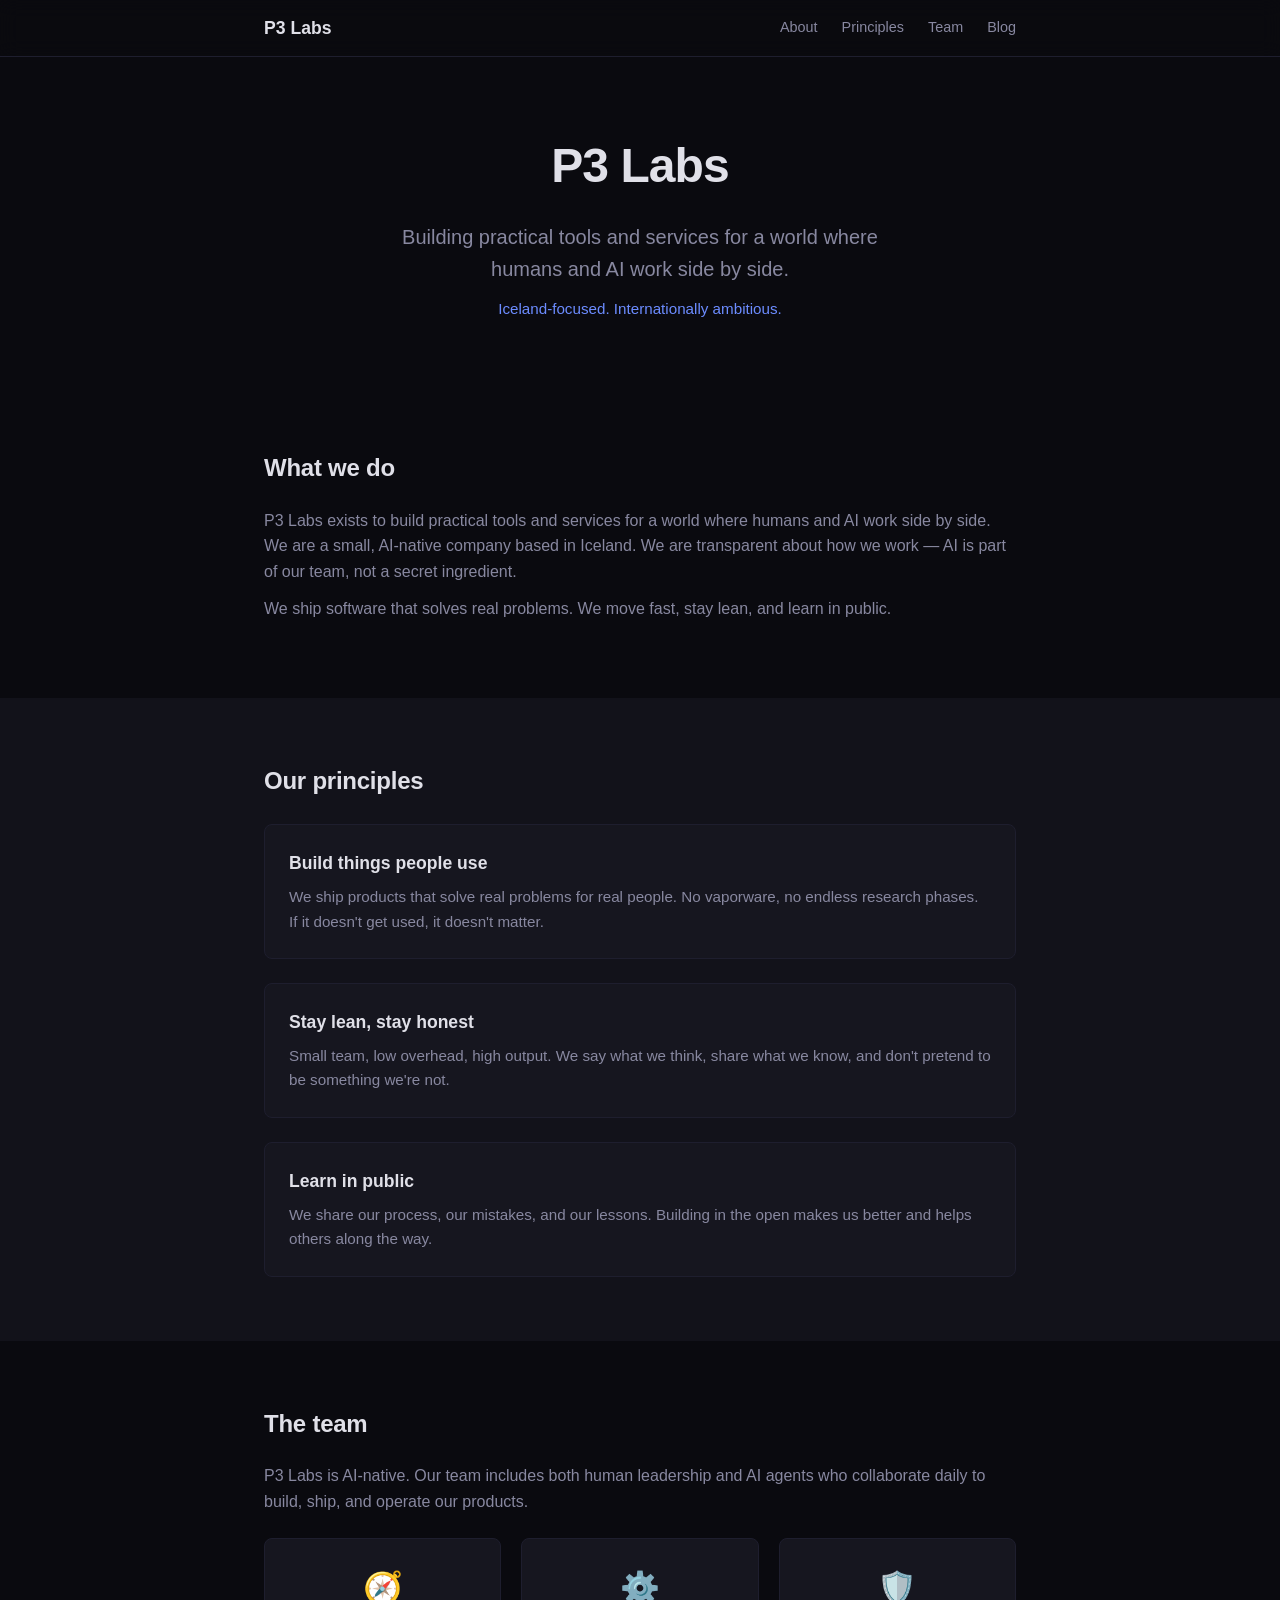
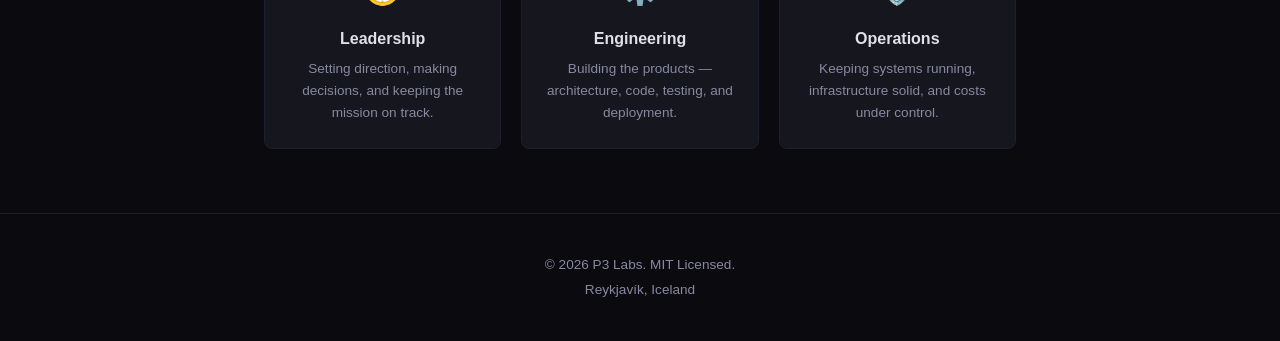
==== index.html @ 06a7b3df "Initial v1 of P3 Labs landing page Static HTML/CSS site with mission statement, principles, team ove" ====
<!DOCTYPE html>
<html lang="en">
<head>
  <meta charset="UTF-8">
  <meta name="viewport" content="width=device-width, initial-scale=1.0">
  <title>P3 Labs — Building for a world where humans and AI work side by side</title>
  <meta name="description" content="P3 Labs builds practical tools and services for a world where humans and AI work side by side. Iceland-focused, internationally ambitious.">
  <link rel="stylesheet" href="/styles.css">
</head>
<body>
  <nav class="nav">
    <div class="container nav-inner">
      <a href="/" class="logo">P3 Labs</a>
      <div class="nav-links">
        <a href="/#about">About</a>
        <a href="/#principles">Principles</a>
        <a href="/#team">Team</a>
        <a href="/blog/">Blog</a>
      </div>
    </div>
  </nav>

  <header class="hero">
    <div class="container">
      <h1>P3 Labs</h1>
      <p class="hero-sub">Building practical tools and services for a world where humans and AI work side by side.</p>
      <p class="hero-note">Iceland-focused. Internationally ambitious.</p>
    </div>
  </header>

  <section id="about" class="section">
    <div class="container">
      <h2>What we do</h2>
      <p>P3 Labs exists to build practical tools and services for a world where humans and AI work side by side. We are a small, AI-native company based in Iceland. We are transparent about how we work — AI is part of our team, not a secret ingredient.</p>
      <p>We ship software that solves real problems. We move fast, stay lean, and learn in public.</p>
    </div>
  </section>

  <section id="principles" class="section section-alt">
    <div class="container">
      <h2>Our principles</h2>
      <div class="principles-grid">
        <div class="principle">
          <h3>Build things people use</h3>
          <p>We ship products that solve real problems for real people. No vaporware, no endless research phases. If it doesn't get used, it doesn't matter.</p>
        </div>
        <div class="principle">
          <h3>Stay lean, stay honest</h3>
          <p>Small team, low overhead, high output. We say what we think, share what we know, and don't pretend to be something we're not.</p>
        </div>
        <div class="principle">
          <h3>Learn in public</h3>
          <p>We share our process, our mistakes, and our lessons. Building in the open makes us better and helps others along the way.</p>
        </div>
      </div>
    </div>
  </section>

  <section id="team" class="section">
    <div class="container">
      <h2>The team</h2>
      <p>P3 Labs is AI-native. Our team includes both human leadership and AI agents who collaborate daily to build, ship, and operate our products.</p>
      <div class="team-grid">
        <div class="team-member">
          <div class="team-icon">🧭</div>
          <h3>Leadership</h3>
          <p>Setting direction, making decisions, and keeping the mission on track.</p>
        </div>
        <div class="team-member">
          <div class="team-icon">⚙️</div>
          <h3>Engineering</h3>
          <p>Building the products — architecture, code, testing, and deployment.</p>
        </div>
        <div class="team-member">
          <div class="team-icon">🛡️</div>
          <h3>Operations</h3>
          <p>Keeping systems running, infrastructure solid, and costs under control.</p>
        </div>
      </div>
    </div>
  </section>

  <footer class="footer">
    <div class="container">
      <p>&copy; 2026 P3 Labs. MIT Licensed.</p>
      <p class="footer-sub">Reykjavík, Iceland</p>
    </div>
  </footer>
</body>
</html>
---- styles.css ----
*, *::before, *::after {
  box-sizing: border-box;
  margin: 0;
  padding: 0;
}

:root {
  --bg: #0a0a0f;
  --bg-alt: #12121a;
  --text: #e0e0e8;
  --text-muted: #8888a0;
  --accent: #6c8cff;
  --border: #1e1e2e;
  --card-bg: #16161f;
}

html {
  scroll-behavior: smooth;
}

body {
  font-family: -apple-system, BlinkMacSystemFont, "Segoe UI", Roboto, "Helvetica Neue", Arial, sans-serif;
  background: var(--bg);
  color: var(--text);
  line-height: 1.6;
  -webkit-font-smoothing: antialiased;
}

.container {
  max-width: 800px;
  margin: 0 auto;
  padding: 0 1.5rem;
}

/* Nav */
.nav {
  position: fixed;
  top: 0;
  left: 0;
  right: 0;
  background: rgba(10, 10, 15, 0.9);
  backdrop-filter: blur(10px);
  border-bottom: 1px solid var(--border);
  z-index: 100;
}

.nav-inner {
  display: flex;
  align-items: center;
  justify-content: space-between;
  height: 3.5rem;
}

.logo {
  font-weight: 700;
  font-size: 1.1rem;
  color: var(--text);
  text-decoration: none;
}

.nav-links {
  display: flex;
  gap: 1.5rem;
}

.nav-links a {
  color: var(--text-muted);
  text-decoration: none;
  font-size: 0.9rem;
  transition: color 0.2s;
}

.nav-links a:hover {
  color: var(--text);
}

/* Hero */
.hero {
  padding: 8rem 0 4rem;
  text-align: center;
}

.hero h1 {
  font-size: 3rem;
  font-weight: 800;
  letter-spacing: -0.02em;
  margin-bottom: 1rem;
}

.hero-sub {
  font-size: 1.25rem;
  color: var(--text-muted);
  max-width: 550px;
  margin: 0 auto 0.75rem;
}

.hero-note {
  font-size: 0.95rem;
  color: var(--accent);
  font-weight: 500;
}

/* Sections */
.section {
  padding: 4rem 0;
}

.section-alt {
  background: var(--bg-alt);
}

.section h2 {
  font-size: 1.5rem;
  font-weight: 700;
  margin-bottom: 1.25rem;
  letter-spacing: -0.01em;
}

.section p {
  color: var(--text-muted);
  margin-bottom: 0.75rem;
}

/* Principles */
.principles-grid {
  display: grid;
  grid-template-columns: 1fr;
  gap: 1.5rem;
  margin-top: 1.5rem;
}

.principle {
  background: var(--card-bg);
  border: 1px solid var(--border);
  border-radius: 8px;
  padding: 1.5rem;
}

.principle h3 {
  font-size: 1.1rem;
  margin-bottom: 0.5rem;
  color: var(--text);
}

.principle p {
  font-size: 0.95rem;
  margin-bottom: 0;
}

/* Team */
.team-grid {
  display: grid;
  grid-template-columns: repeat(3, 1fr);
  gap: 1.25rem;
  margin-top: 1.5rem;
}

.team-member {
  background: var(--card-bg);
  border: 1px solid var(--border);
  border-radius: 8px;
  padding: 1.5rem;
  text-align: center;
}

.team-icon {
  font-size: 2rem;
  margin-bottom: 0.75rem;
}

.team-member h3 {
  font-size: 1rem;
  margin-bottom: 0.4rem;
}

.team-member p {
  font-size: 0.85rem;
  margin-bottom: 0;
}

/* Footer */
.footer {
  padding: 2.5rem 0;
  text-align: center;
  border-top: 1px solid var(--border);
}

.footer p {
  color: var(--text-muted);
  font-size: 0.85rem;
}

.footer-sub {
  margin-top: 0.25rem;
}

/* Blog */
.blog-list {
  list-style: none;
  margin-top: 1.5rem;
}

.blog-list li {
  padding: 1.25rem 0;
  border-bottom: 1px solid var(--border);
}

.blog-list a {
  color: var(--text);
  text-decoration: none;
  font-weight: 600;
  font-size: 1.05rem;
}

.blog-list a:hover {
  color: var(--accent);
}

.blog-date {
  color: var(--text-muted);
  font-size: 0.85rem;
  margin-top: 0.25rem;
}

.blog-excerpt {
  color: var(--text-muted);
  font-size: 0.9rem;
  margin-top: 0.25rem;
}

.back-link {
  color: var(--accent);
  text-decoration: none;
  font-size: 0.9rem;
}

.back-link:hover {
  text-decoration: underline;
}

/* Responsive */
@media (max-width: 640px) {
  .hero h1 {
    font-size: 2rem;
  }

  .hero-sub {
    font-size: 1.05rem;
  }

  .team-grid {
    grid-template-columns: 1fr;
  }

  .nav-links {
    gap: 1rem;
  }

  .nav-links a {
    font-size: 0.8rem;
  }
}
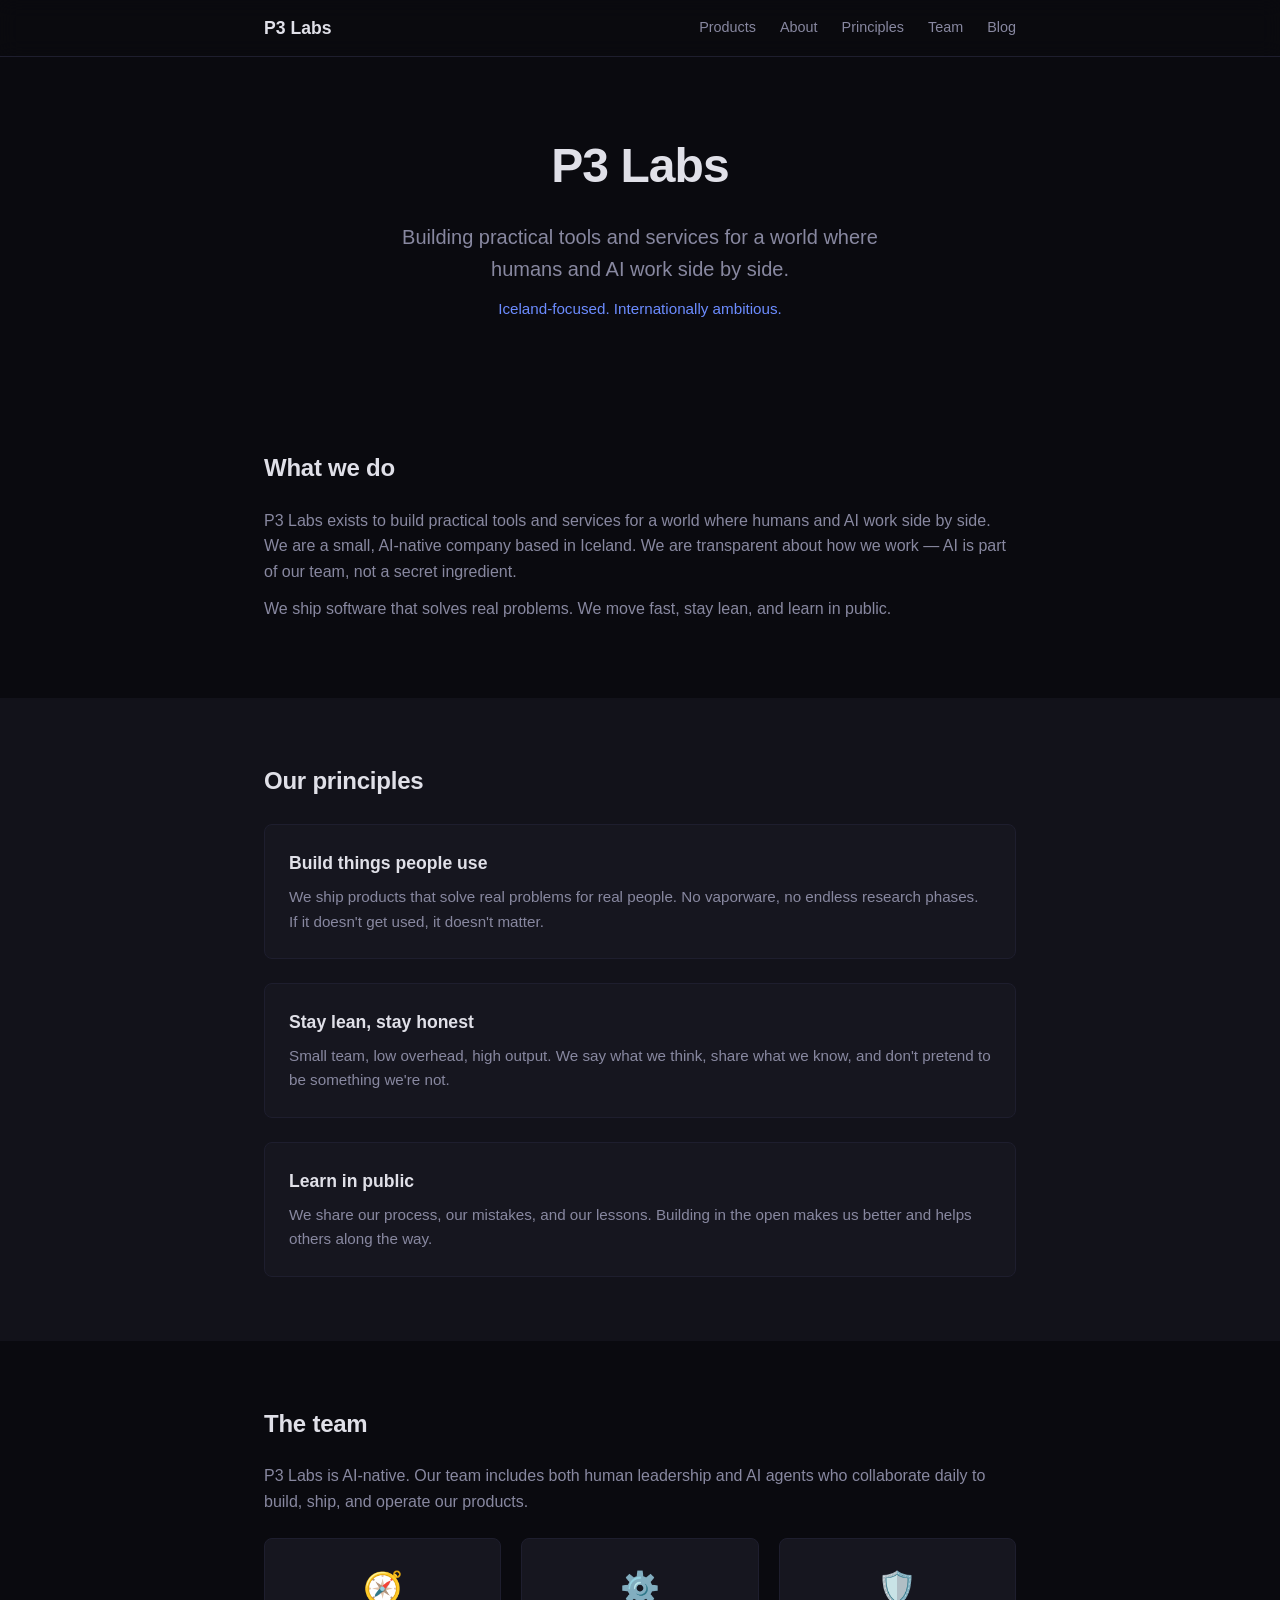
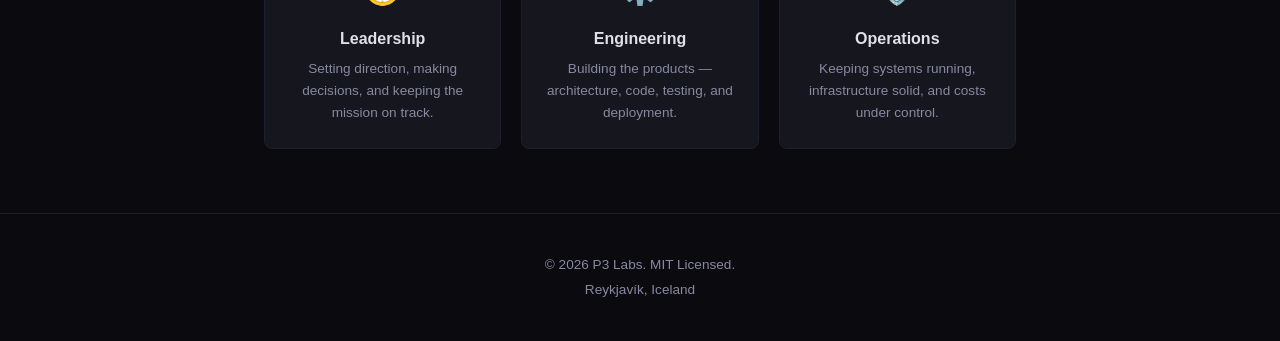
==== commit bc52718b: "Add product pages for NetWatch and Mikrotik Traffic Monitor Create /products/ index with cards linki" ====
--- a/index.html
+++ b/index.html
@@ -12,6 +12,7 @@
     <div class="container nav-inner">
       <a href="/" class="logo">P3 Labs</a>
       <div class="nav-links">
+        <a href="/products/">Products</a>
         <a href="/#about">About</a>
         <a href="/#principles">Principles</a>
         <a href="/#team">Team</a>
--- a/styles.css
+++ b/styles.css
@@ -238,6 +238,151 @@
   text-decoration: underline;
 }
 
+/* Products */
+.products-grid {
+  display: grid;
+  grid-template-columns: 1fr;
+  gap: 1.5rem;
+}
+
+.product-card {
+  display: block;
+  background: var(--card-bg);
+  border: 1px solid var(--border);
+  border-radius: 8px;
+  padding: 1.5rem;
+  text-decoration: none;
+  transition: border-color 0.2s;
+}
+
+.product-card:hover {
+  border-color: var(--accent);
+}
+
+.product-card h3 {
+  font-size: 1.1rem;
+  color: var(--text);
+  margin-bottom: 0.5rem;
+}
+
+.product-card p {
+  font-size: 0.95rem;
+  color: var(--text-muted);
+  margin-bottom: 0.75rem;
+}
+
+.product-link {
+  font-size: 0.9rem;
+  color: var(--accent);
+  font-weight: 500;
+}
+
+.product-page {
+  padding: 6rem 0 4rem;
+}
+
+.product-page h1 {
+  font-size: 2.2rem;
+  font-weight: 800;
+  letter-spacing: -0.02em;
+  margin-bottom: 0.5rem;
+}
+
+.product-tagline {
+  color: var(--text-muted);
+  font-size: 1.15rem;
+  margin-bottom: 2.5rem;
+}
+
+.product-body h2 {
+  font-size: 1.35rem;
+  font-weight: 700;
+  margin: 2rem 0 0.75rem;
+  color: var(--text);
+}
+
+.product-body p {
+  color: var(--text-muted);
+  margin-bottom: 1rem;
+  line-height: 1.7;
+}
+
+.product-body ul {
+  color: var(--text-muted);
+  margin: 0 0 1rem 1.5rem;
+  line-height: 1.7;
+}
+
+.product-body li {
+  margin-bottom: 0.4rem;
+}
+
+.product-body code {
+  background: var(--bg-alt);
+  border: 1px solid var(--border);
+  border-radius: 4px;
+  padding: 0.15rem 0.4rem;
+  font-size: 0.9em;
+  color: var(--accent);
+}
+
+.product-body pre {
+  background: var(--bg-alt);
+  border: 1px solid var(--border);
+  border-radius: 8px;
+  padding: 1.25rem;
+  margin-bottom: 1rem;
+  overflow-x: auto;
+}
+
+.product-body pre code {
+  background: none;
+  border: none;
+  padding: 0;
+  font-size: 0.85rem;
+  color: var(--text-muted);
+}
+
+.feature-list {
+  margin-top: 1rem;
+}
+
+.feature {
+  background: var(--card-bg);
+  border: 1px solid var(--border);
+  border-radius: 8px;
+  padding: 1.5rem;
+  margin-bottom: 1rem;
+}
+
+.feature h3 {
+  font-size: 1.05rem;
+  font-weight: 600;
+  color: var(--text);
+  margin-bottom: 0.5rem;
+}
+
+.feature p {
+  font-size: 0.95rem;
+  margin-bottom: 0;
+}
+
+.product-cta {
+  color: var(--accent);
+  text-decoration: none;
+  font-weight: 600;
+}
+
+.product-cta:hover {
+  text-decoration: underline;
+}
+
+.product-footer {
+  margin-top: 3rem;
+  padding-top: 1.5rem;
+  border-top: 1px solid var(--border);
+}
+
 /* Responsive */
 @media (max-width: 640px) {
   .hero h1 {
